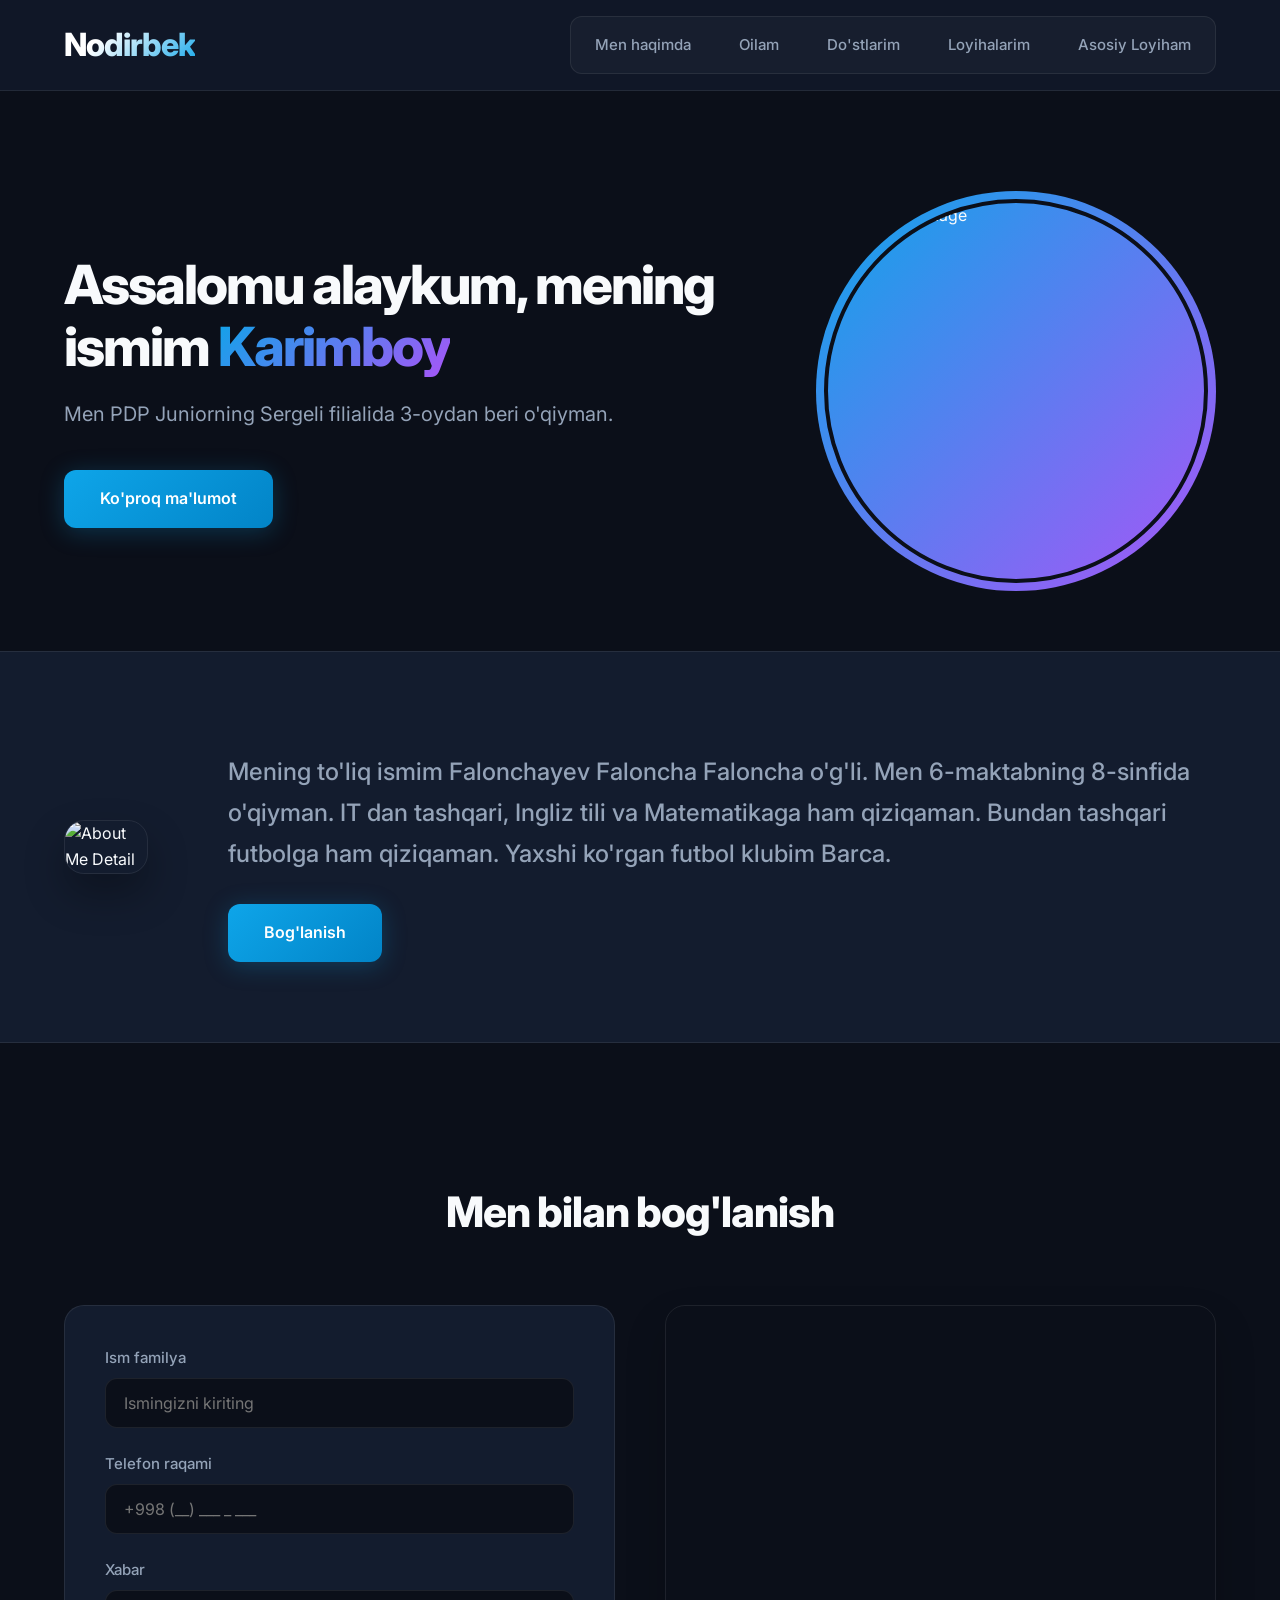
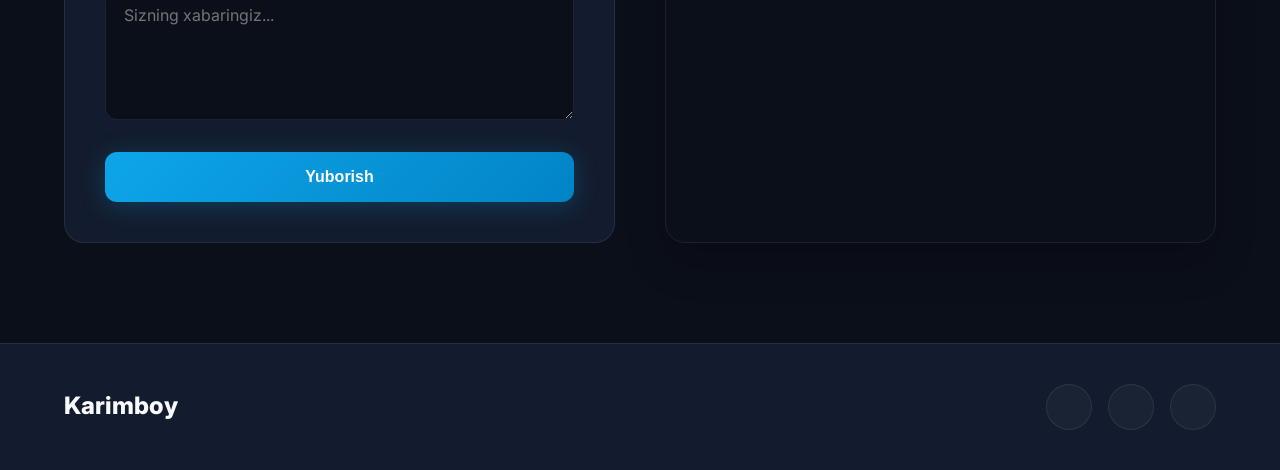
==== index.html @ 171d745d "NavBar" ====
<!doctype html>
<html lang="en">
  <head>
    <meta charset="UTF-8" />
    <meta name="viewport" content="width=device-width, initial-scale=1.0" />
    <title>Portfolio | Karimboy</title>
    <link rel="preconnect" href="https://fonts.googleapis.com" />
    <link rel="preconnect" href="https://fonts.gstatic.com" crossorigin />
    <link
      href="https://fonts.googleapis.com/css2?family=Inter:wght@300;400;500;600;700;800&display=swap"
      rel="stylesheet"
    />
    <link
      rel="stylesheet"
      href="https://cdnjs.cloudflare.com/ajax/libs/font-awesome/7.0.1/css/all.min.css"
      integrity="sha512-2SwdPD6INVrV/lHTZbO2nodKhrnDdJK9/kg2XD1r9uGqPo1cUbujc+IYdlYdEErWNu69gVcYgdxlmVmzTWnetw=="
      crossorigin="anonymous"
      referrerpolicy="no-referrer"
    />
    <link rel="stylesheet" href="./main.css" />
  </head>
  <body>
<header class="site-header">
         <div class="container">
            <div class="header-wrapper">
                <a class="logo-link" href="./index.html">Nodirbek</a>
                <nav class="navbar">
                    <ul class="navbar-list">
                        <li><a class="navbar-link" href="./index.html">Men haqimda</a></li>
                        <li><a class="navbar-link" href="./family.html">Oilam</a></li>
                        <li><a class="navbar-link" href="./friend.html">Do'stlarim</a></li>
                        <li><a class="navbar-link" href="./project.html">Loyihalarim</a></li>
                        <li><a class="navbar-link" href="https://loyih-nodirbek.netlify.app/">Asosiy Loyiham</a></li>
                    </ul>
                </nav>
            </div>
        </div>
    </header>

    <main class="site-main">
      <section class="aboutme">
        <div class="container">
          <div class="aboutme-wrapper">
            <div class="aboutme-text-wrapper">
              <h1 class="aboutme-title">
                Assalomu alaykum, mening ismim
                <span class="aboutme-span">Karimboy</span>
              </h1>
              <p class="aboutme-desc">
                Men PDP Juniorning Sergeli filialida 3-oydan beri o'qiyman.
              </p>
              <a class="btn-primary" href="#more">Ko'proq ma'lumot</a>
            </div>
            <div class="img-box">
              <img
                class="aboutme-img"
                src="./images/photo_2026-01-21_18-13-53.jpg"
                alt="Karimboy Image"
              />
            </div>
          </div>
        </div>
      </section>

      <section class="more" id="more">
        <div class="container">
          <div class="more-wrapper">
            <img
              class="more-img"
              src="./images/photo_2026-01-21_18-13-53.jpg"
              alt="About Me Detail"
            />
            <div class="more-texts-wrapper">
              <h2 class="more-title">
                Mening to'liq ismim Falonchayev Faloncha Faloncha o'g'li. Men
                6-maktabning 8-sinfida o'qiyman. IT dan tashqari, Ingliz tili va
                Matematikaga ham qiziqaman. Bundan tashqari futbolga ham
                qiziqaman. Yaxshi ko'rgan futbol klubim Barca.
              </h2>
              <a class="btn-primary" href="#data">Bog'lanish</a>
            </div>
          </div>
        </div>
      </section>

      <section class="data" id="data">
        <div class="container">
          <h2 class="section-title">Men bilan bog'lanish</h2>
          <div class="data-box">
            <form class="data-form" action="" onsubmit="event.preventDefault()">
              <div class="form-group">
                <label>Ism familya</label>
                <input type="text" placeholder="Ismingizni kiriting" />
              </div>
              <div class="form-group">
                <label>Telefon raqami</label>
                <input type="tel" placeholder="+998 (__) ___ _ ___" />
              </div>
              <div class="form-group">
                <label>Xabar</label>
                <textarea
                  rows="5"
                  placeholder="Sizning xabaringiz..."
                ></textarea>
              </div>
              <button class="btn-primary">Yuborish</button>
            </form>
            <div class="map-card">
              <iframe
                src="https://www.google.com/maps/embed?pb=!1m14!1m12!1m3!1d443.767388037983!2d69.33457617835816!3d41.224862698702395!2m3!1f0!2f0!3f0!3m2!1i1024!2i768!4f13.1!5e0!3m2!1sen!2s!4v1780605758243!5m2!1sen!2s"
                width="100%"
                height="100%"
                style="border: 0"
                allowfullscreen=""
                loading="lazy"
                referrerpolicy="no-referrer-when-downgrade"
              ></iframe>
            </div>
          </div>
        </div>
      </section>
    </main>

    <footer class="site-footer">
      <div class="container">
        <div class="footer-wrapper">
          <span class="footer-logo">Karimboy</span>
          <div class="social-box">
            <a href="#"><i class="fa-brands fa-instagram"></i></a>
            <a href="#"><i class="fa-brands fa-telegram"></i></a>
            <a href="#"><i class="fa-solid fa-phone"></i></a>
          </div>
        </div>
      </div>
    </footer>
  </body>
</html>
---- main.css ----
*, *::before, *::after {
    box-sizing: border-box;
}

html {
    scroll-behavior: smooth;
}

body {
    margin: 0;
    overflow-x: hidden;
    font-family: 'Inter', sans-serif;
    background-color: #0b0f19;
    color: #f8fafc;
    line-height: 1.6;
}

img {
    display: block;
    max-width: 100%;
    height: auto;
    object-fit: cover;
}

ul {
    list-style-type: none;
    margin: 0;
    padding: 0;
}

a {
    text-decoration: none;
    color: inherit;
    display: inline-block;
}

.container {
    max-width: 1200px;
    width: 100%;
    margin-inline: auto;
    padding-inline: 24px;
}

/* ==========================================================================
   3. SITE HEADER
   ========================================================================== */

.site-header {
    position: sticky;
    top: 0;
    z-index: 100;
    background: rgba(19, 28, 46, 0.7);
    backdrop-filter: blur(12px);
    -webkit-backdrop-filter: blur(12px);
    border-bottom: 1px solid rgba(255, 255, 255, 0.08);
    padding-block: 16px;
}

.header-wrapper {
    display: flex;
    justify-content: space-between;
    align-items: center;
}

.logo-link {
    font-size: 32px;
    font-weight: 800;
    letter-spacing: -1px;
    background: linear-gradient(135deg, #ffffff 30%, #0ea5e9);
    -webkit-background-clip: text;
    -webkit-text-fill-color: transparent;
    transition: all 0.4s cubic-bezier(0.16, 1, 0.3, 1);
}

.logo-link:hover {
    transform: translateY(-1px);
    filter: drop-shadow(0 0 10px rgba(14, 165, 233, 0.5));
}

.navbar-list {
    display: flex;
    gap: 12px;
    background: rgba(255, 255, 255, 0.03);
    padding: 6px;
    border-radius: 12px;
    border: 1px solid rgba(255, 255, 255, 0.08);
}

.navbar-link {
    font-size: 15px;
    font-weight: 500;
    padding: 10px 18px;
    border-radius: 8px;
    color: #94a3b8;
    transition: all 0.4s cubic-bezier(0.16, 1, 0.3, 1);
}

.navbar-link:hover {
    color: #f8fafc;
    background: rgba(255, 255, 255, 0.05);
}

.navbar-link.active {
    background: linear-gradient(135deg, #0ea5e9, #a855f7);
    color: #ffffff !important;
    font-weight: 600;
    box-shadow: 0 4px 20px rgba(14, 165, 233, 0.3);
}

/* ==========================================================================
   4. HOME PAGE
   ========================================================================== */

.aboutme {
    padding-block: 100px 60px;
    animation: fadeInUp 0.8s ease forwards;
}

.aboutme-wrapper {
    display: flex;
    justify-content: space-between;
    align-items: center;
    gap: 60px;
}

.aboutme-text-wrapper {
    flex: 1;
}

.aboutme-title {
    font-size: 54px;
    font-weight: 800;
    line-height: 1.15;
    margin-block: 0 20px;
    letter-spacing: -2px;
}

.aboutme-span {
    background: linear-gradient(135deg, #0ea5e9, #a855f7);
    -webkit-background-clip: text;
    -webkit-text-fill-color: transparent;
}

.aboutme-desc {
    color: #94a3b8;
    font-size: 20px;
    margin-bottom: 40px;
}

.btn-primary {
    background: linear-gradient(135deg, #0ea5e9, #0284c7);
    padding: 16px 36px;
    color: #ffffff;
    border-radius: 12px;
    font-weight: 600;
    font-size: 16px;
    box-shadow: 0 4px 25px rgba(14, 165, 233, 0.25);
    transition: all 0.4s cubic-bezier(0.16, 1, 0.3, 1);
}

.btn-primary:hover {
    transform: translateY(-3px);
    box-shadow: 0 6px 30px rgba(14, 165, 233, 0.4);
}

.img-box {
    position: relative;
    width: 400px;
    height: 400px;
    border-radius: 50%;
    padding: 8px;
    background: linear-gradient(135deg, #0ea5e9, #a855f7);
    animation: float 6s ease-in-out infinite;
}

.aboutme-img {
    width: 100%;
    height: 100%;
    border-radius: 50%;
    border: 4px solid #0b0f19;
}

/* ==========================================================================
   MORE SECTION
   ========================================================================== */

.more {
    padding-block: 80px;
    background: #131c2e;
    border-top: 1px solid rgba(255, 255, 255, 0.08);
    border-bottom: 1px solid rgba(255, 255, 255, 0.08);
}

.more-wrapper {
    display: flex;
    align-items: center;
    gap: 80px;
}

.more-img {
    flex: 1;
    max-width: 450px;
    border-radius: 20px;
    border: 1px solid rgba(255, 255, 255, 0.08);
    box-shadow: 0 20px 40px rgba(0,0,0,0.3);
}

.more-texts-wrapper {
    flex: 12;
}

.more-title {
    font-size: 24px;
    font-weight: 500;
    line-height: 1.7;
    color: #94a3b8;
    margin-bottom: 30px;
}

/* ==========================================================================
   CONTACT SECTION
   ========================================================================== */

.data {
    padding-block: 100px;
}

.section-title {
    text-align: center;
    font-size: 42px;
    font-weight: 800;
    letter-spacing: -1px;
    margin-bottom: 60px;
}

.data-box {
    display: grid;
    grid-template-columns: 1fr 1fr;
    gap: 50px;
    align-items: start;
}

.data-form {
    background: #131c2e;
    padding: 40px;
    border-radius: 20px;
    border: 1px solid rgba(255, 255, 255, 0.08);
}

.form-group {
    margin-bottom: 24px;
}

.data-form label {
    font-size: 15px;
    font-weight: 500;
    color: #94a3b8;
    display: block;
    margin-bottom: 8px;
}

.data-form input,
.data-form textarea {
    width: 100%;
    background: #0b0f19;
    border: 1px solid rgba(255, 255, 255, 0.08);
    border-radius: 12px;
    padding: 14px 18px;
    color: #f8fafc;
    font-family: inherit;
    font-size: 16px;
    transition: all 0.4s cubic-bezier(0.16, 1, 0.3, 1);
}

.data-form input:focus,
.data-form textarea:focus {
    outline: none;
    border-color: #0ea5e9;
    box-shadow: 0 0 0 3px rgba(14, 165, 233, 0.15);
}

.data-form button {
    width: 100%;
    border: none;
    cursor: pointer;
}

.map-card {
    border-radius: 20px;
    overflow: hidden;
    border: 1px solid rgba(255, 255, 255, 0.08);
    height: 100%;
    min-height: 400px;
    box-shadow: 0 20px 40px rgba(0,0,0,0.2);
}

/* ==========================================================================
   PROJECTS PAGE
   ========================================================================== */

.project-grid {
    display: grid;
    grid-template-columns: repeat(auto-fit, minmax(320px, 1fr));
    gap: 30px;
    padding-bottom: 100px;
}

.project-card {
    background: #131c2e;
    border-radius: 20px;
    overflow: hidden;
    border: 1px solid rgba(255, 255, 255, 0.08);
    transition: all 0.4s cubic-bezier(0.16, 1, 0.3, 1);
}

.project-card:hover {
    transform: translateY(-8px);
    border-color: rgba(14, 165, 233, 0.3);
    box-shadow: 0 20px 30px rgba(0, 0, 0, 0.4);
}

.project-img-wrapper {
    position: relative;
    overflow: hidden;
    height: 220px;
}

.project-card img {
    width: 100%;
    height: 100%;
    transition: all 0.4s cubic-bezier(0.16, 1, 0.3, 1);
}

.project-card:hover img {
    transform: scale(1.05);
}

.project-info {
    padding: 24px;
}

.project-desc {
    font-size: 18px;
    font-weight: 600;
    margin: 0 0 16px 0;
}

.project-link-icon {
    font-size: 14px;
    font-weight: 500;
    color: #0ea5e9;
    display: inline-flex;
    align-items: center;
    gap: 6px;
}

/* ==========================================================================
   PROFILE SECTION
   ========================================================================== */

.interactive-grid {
    display: grid;
    grid-template-columns: repeat(auto-fit, minmax(260px, 1fr));
    gap: 30px;
    padding-bottom: 100px;
}

.profile-card {
    background: #131c2e;
    border-radius: 20px;
    padding: 24px;
    text-align: center;
    border: 1px solid rgba(255, 255, 255, 0.08);
    transition: all 0.4s cubic-bezier(0.16, 1, 0.3, 1);
}

.profile-card:hover {
    background: #1c2842;
    transform: translateY(-6px);
    border-color: rgba(168, 85, 247, 0.3);
}

.profile-avatar-box {
    width: 120px;
    height: 120px;
    margin: 0 auto 20px auto;
    border-radius: 50%;
    padding: 4px;
    background: linear-gradient(135deg, #0ea5e9, #a855f7);
}

.profile-avatar {
    width: 100%;
    height: 100%;
    border-radius: 50%;
    border: 3px solid #131c2e;
}

.profile-name {
    font-size: 20px;
    font-weight: 700;
    margin: 0 0 10px 0;
}

.profile-desc {
    font-size: 14px;
    color: #94a3b8;
    margin: 0;
}

/* ==========================================================================
   FOOTER
   ========================================================================== */

.site-footer {
    background: #131c2e;
    border-top: 1px solid rgba(255, 255, 255, 0.08);
    padding-block: 40px;
}

.footer-wrapper {
    display: flex;
    justify-content: space-between;
    align-items: center;
}

.footer-logo {
    font-size: 24px;
    font-weight: 800;
    color: #f8fafc;
}

.social-box {
    display: flex;
    gap: 16px;
}

.social-box a {
    width: 46px;
    height: 46px;
    background: rgba(255, 255, 255, 0.03);
    border: 1px solid rgba(255, 255, 255, 0.08);
    border-radius: 50%;
    display: flex;
    justify-content: center;
    align-items: center;
    color: #94a3b8;
    transition: all 0.4s cubic-bezier(0.16, 1, 0.3, 1);
}

.social-box a:hover {
    color: #ffffff;
    background: #0ea5e9;
    transform: translateY(-3px);
    box-shadow: 0 10px 20px rgba(14, 165, 233, 0.3);
}

/* ==========================================================================
   ANIMATIONS
   ========================================================================== */

@keyframes fadeInUp {
    from {
        opacity: 0;
        transform: translateY(30px);
    }

    to {
        opacity: 1;
        transform: translateY(0);
    }
}

@keyframes float {
    0%, 100% {
        transform: translateY(0);
    }

    50% {
        transform: translateY(-12px);
    }
}

/* ==========================================================================
   RESPONSIVE
   ========================================================================== */

@media (max-width: 992px) {

    .aboutme-wrapper,
    .more-wrapper,
    .data-box {
        flex-direction: column;
        grid-template-columns: 1fr;
        text-align: center;
    }

    .aboutme-title {
        font-size: 40px;
    }

    .img-box {
        margin: 0 auto;
        width: 300px;
        height: 300px;
    }

    .more-img {
        margin: 0 auto;
    }
}
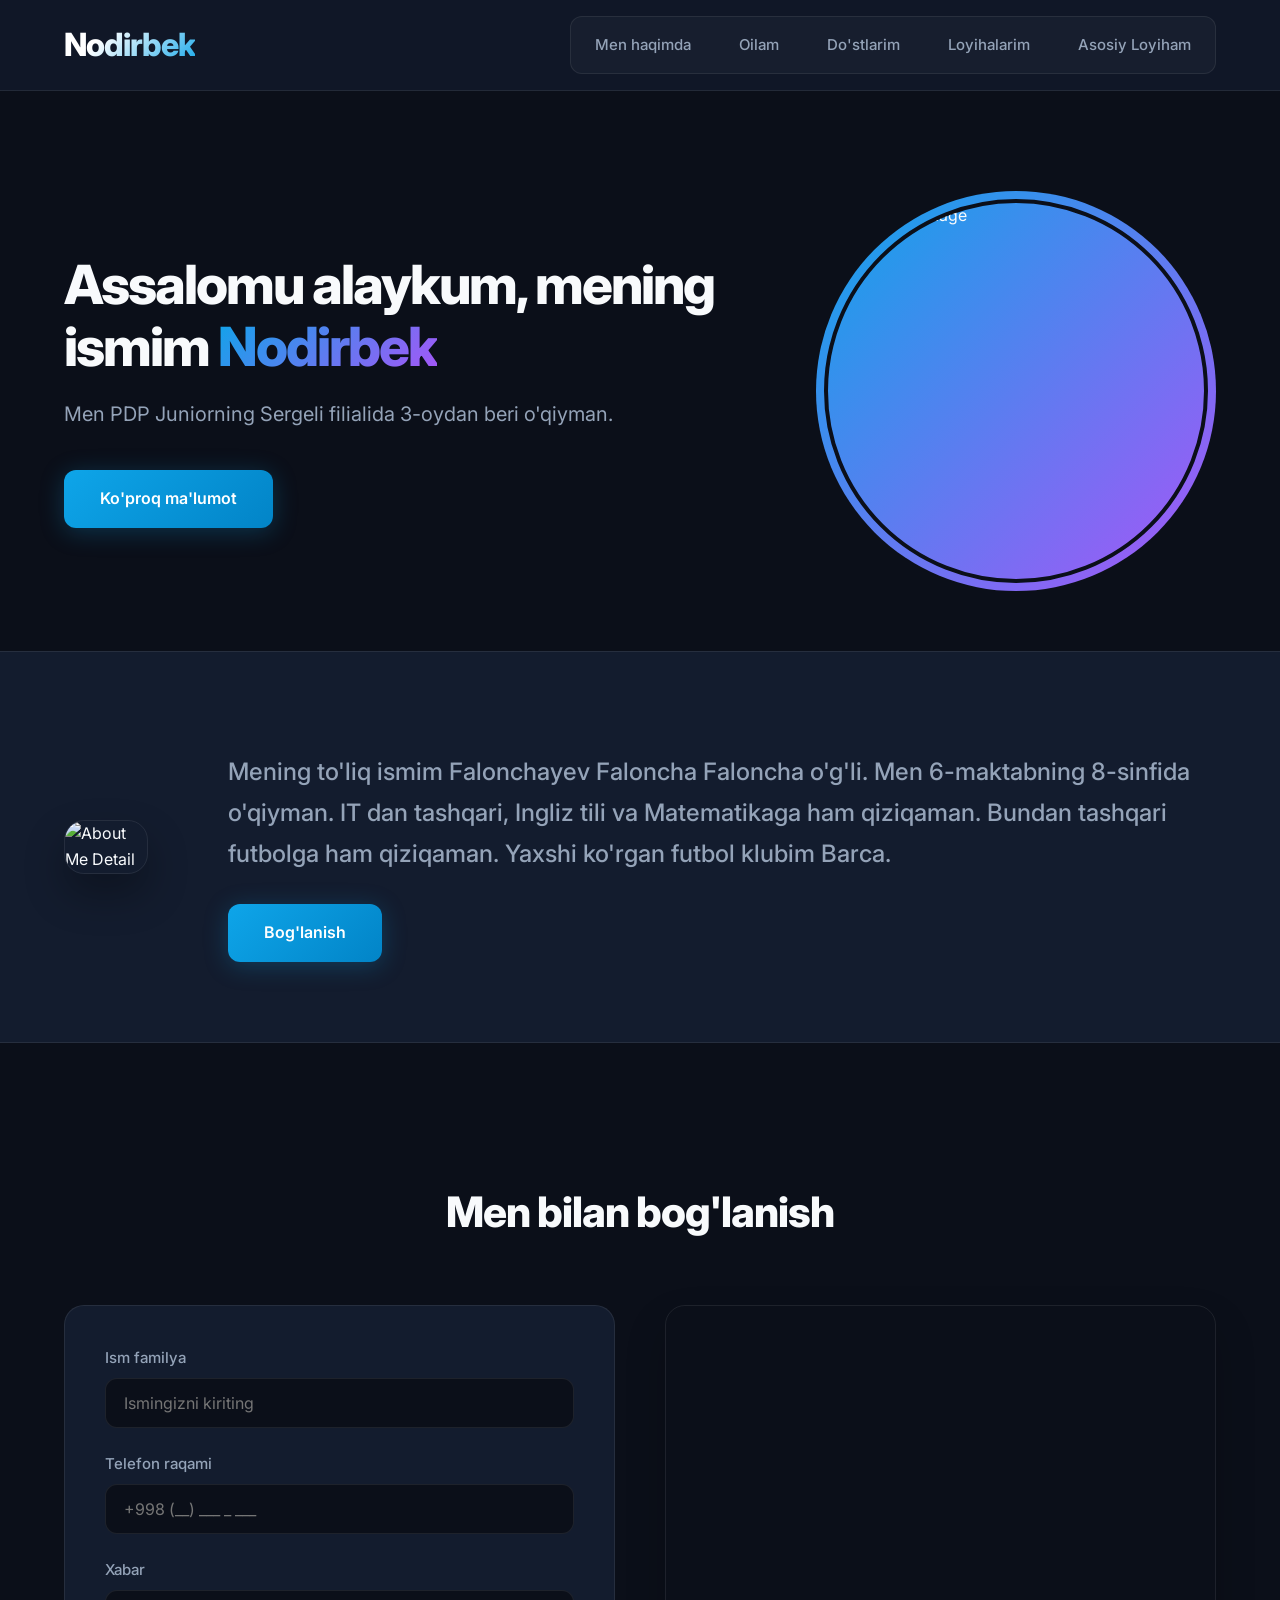
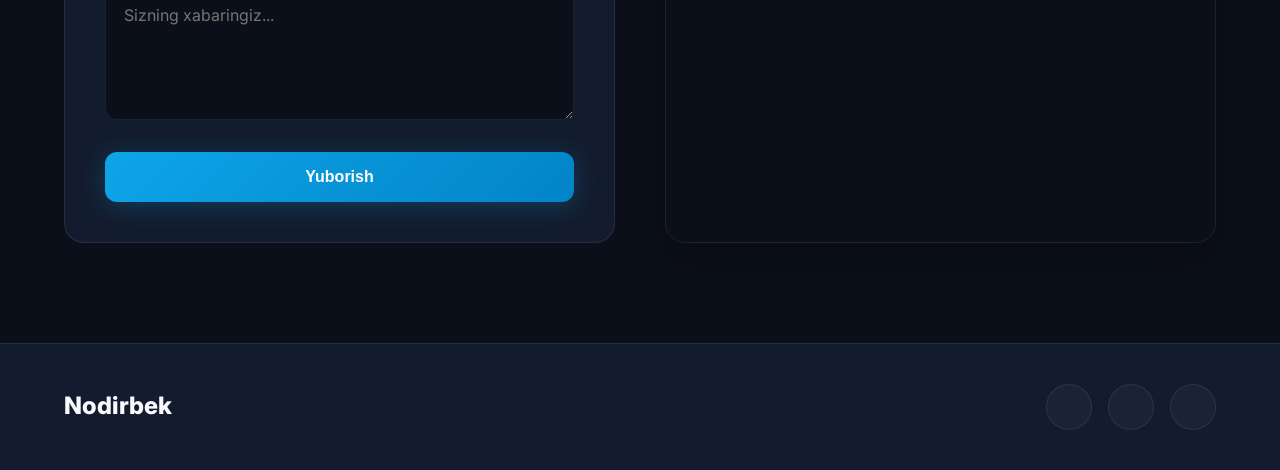
==== commit 17b662da: "update" ====
--- a/index.html
+++ b/index.html
@@ -3,7 +3,7 @@
   <head>
     <meta charset="UTF-8" />
     <meta name="viewport" content="width=device-width, initial-scale=1.0" />
-    <title>Portfolio | Karimboy</title>
+    <title>Portfolio | Nodirbek</title>
     <link rel="preconnect" href="https://fonts.googleapis.com" />
     <link rel="preconnect" href="https://fonts.gstatic.com" crossorigin />
     <link
@@ -44,7 +44,7 @@
             <div class="aboutme-text-wrapper">
               <h1 class="aboutme-title">
                 Assalomu alaykum, mening ismim
-                <span class="aboutme-span">Karimboy</span>
+                <span class="aboutme-span">Nodirbek</span>
               </h1>
               <p class="aboutme-desc">
                 Men PDP Juniorning Sergeli filialida 3-oydan beri o'qiyman.
@@ -124,7 +124,7 @@
     <footer class="site-footer">
       <div class="container">
         <div class="footer-wrapper">
-          <span class="footer-logo">Karimboy</span>
+          <span class="footer-logo">Nodirbek</span>
           <div class="social-box">
             <a href="#"><i class="fa-brands fa-instagram"></i></a>
             <a href="#"><i class="fa-brands fa-telegram"></i></a>
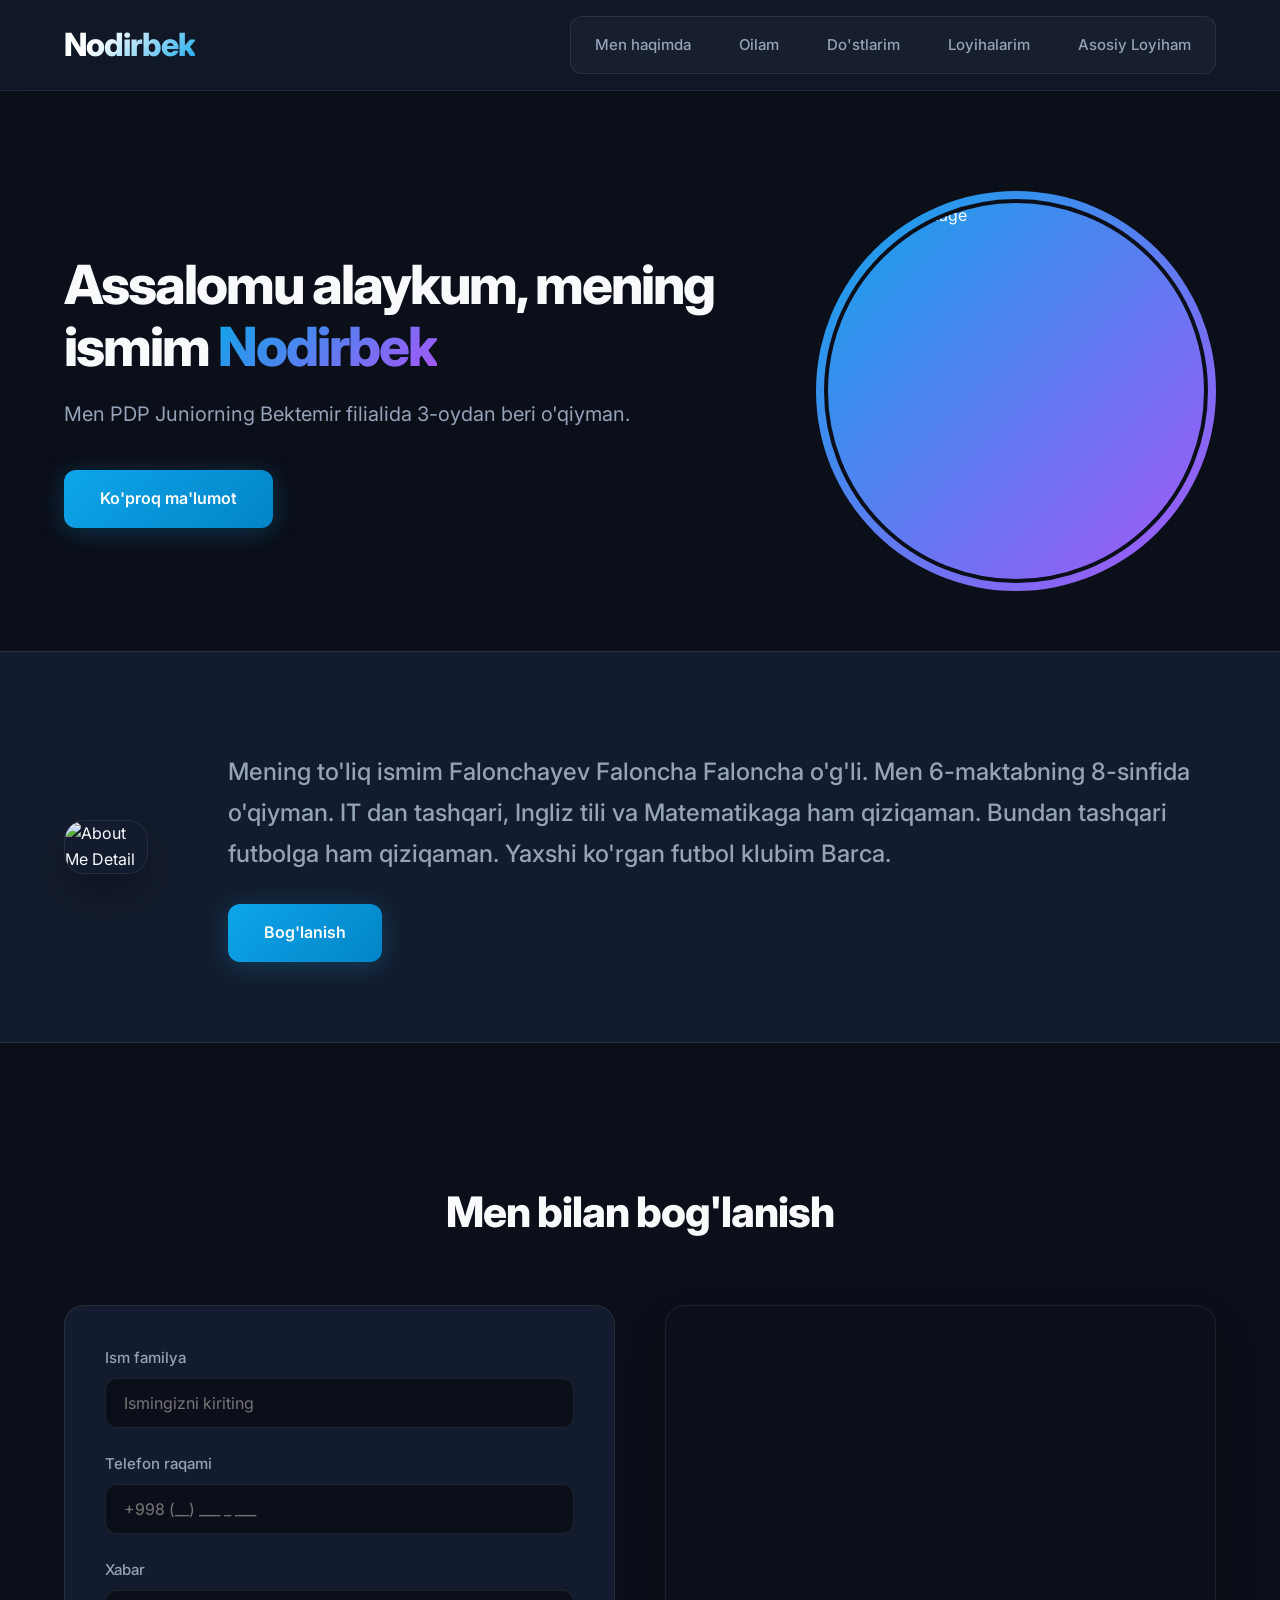
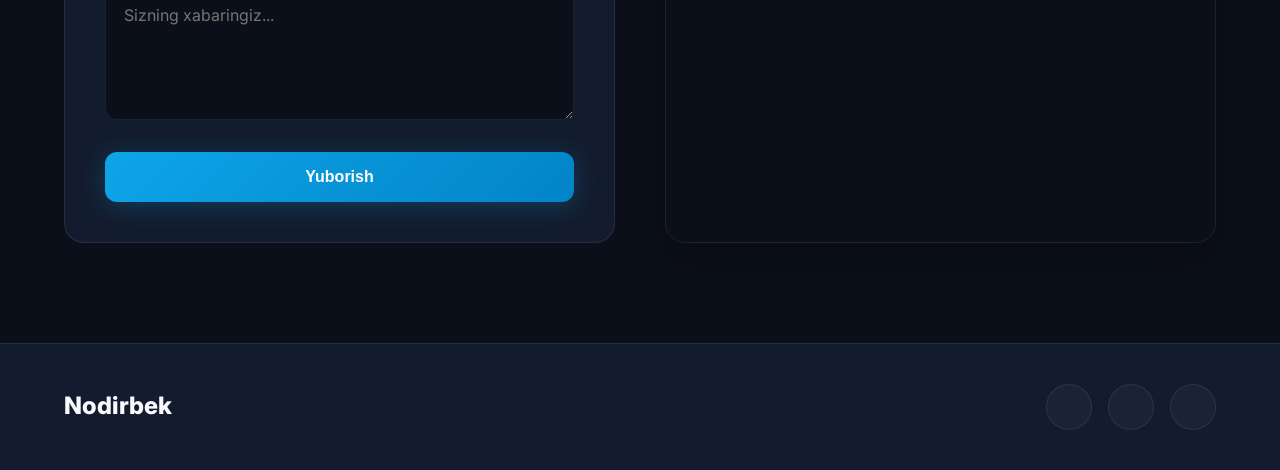
==== commit 48ed6149: "update" ====
--- a/index.html
+++ b/index.html
@@ -47,7 +47,7 @@
                 <span class="aboutme-span">Nodirbek</span>
               </h1>
               <p class="aboutme-desc">
-                Men PDP Juniorning Sergeli filialida 3-oydan beri o'qiyman.
+                Men PDP Juniorning Bektemir filialida 3-oydan beri o'qiyman.
               </p>
               <a class="btn-primary" href="#more">Ko'proq ma'lumot</a>
             </div>
